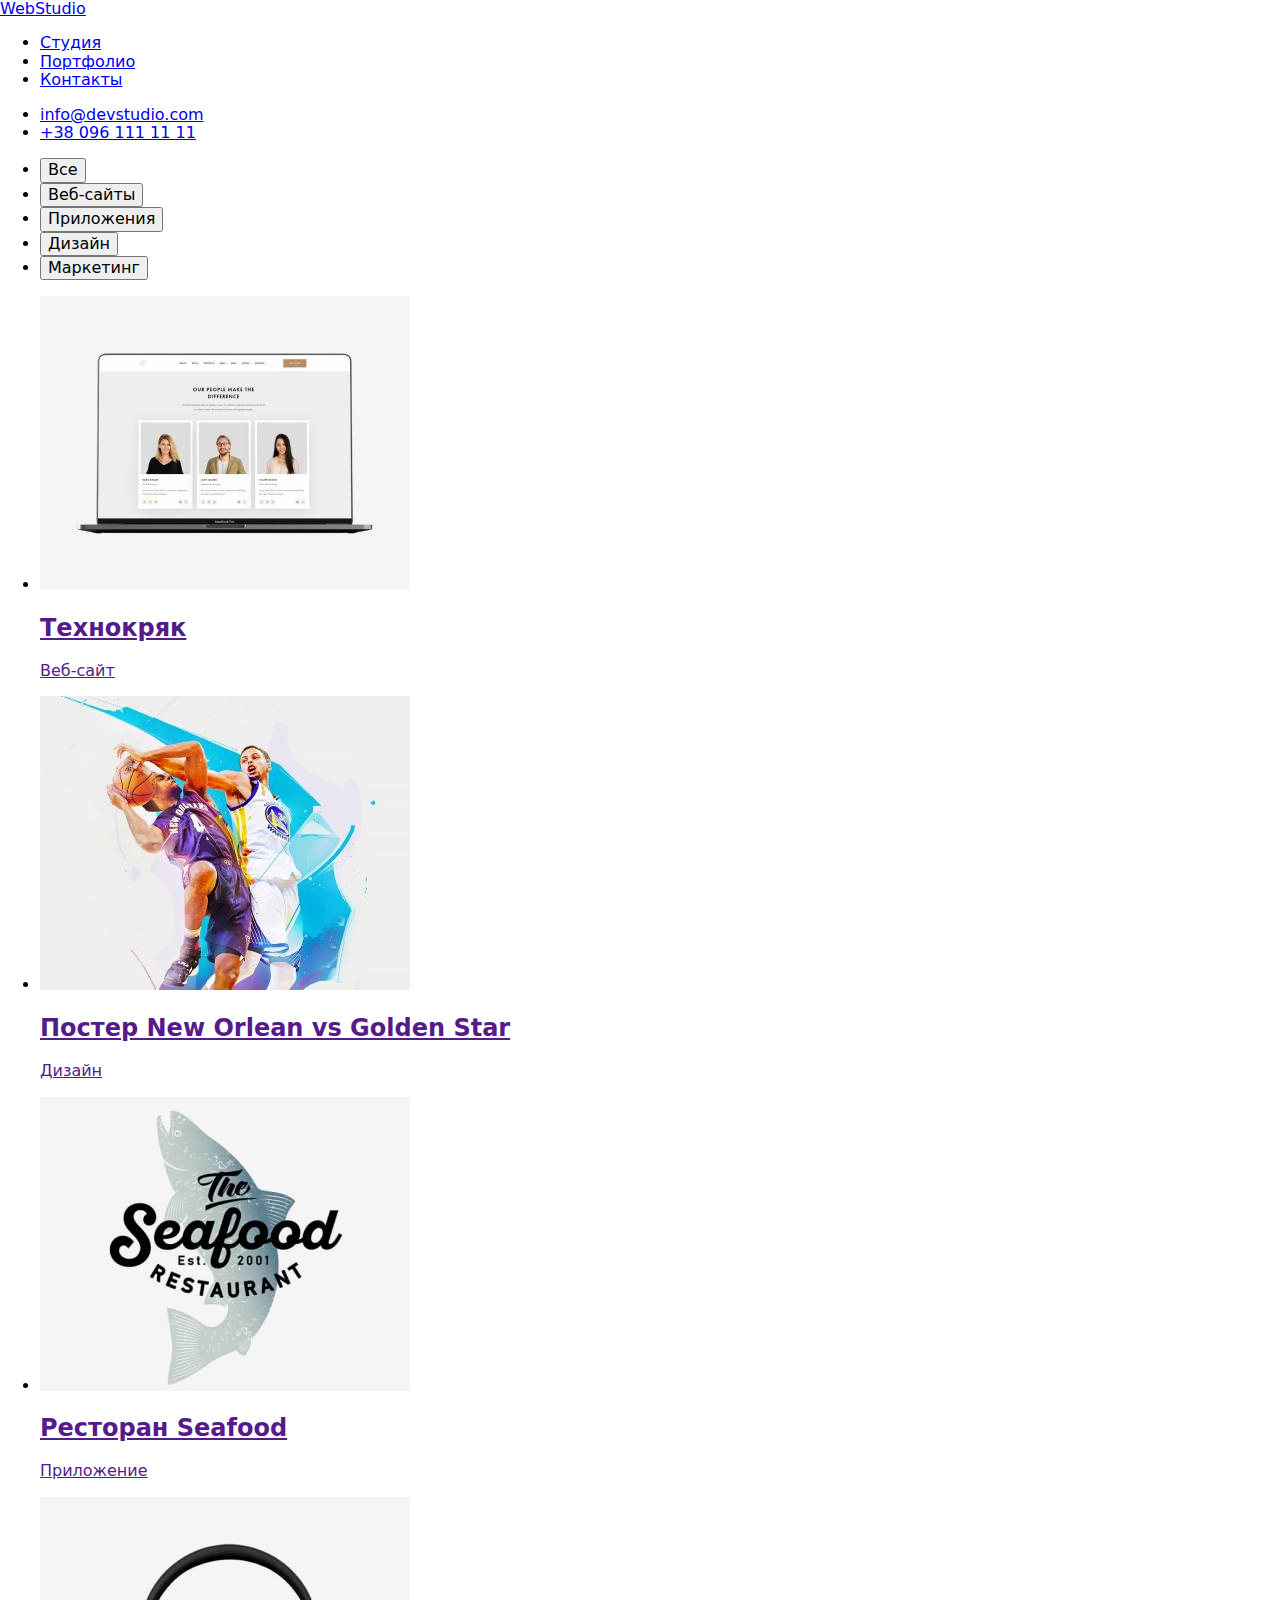
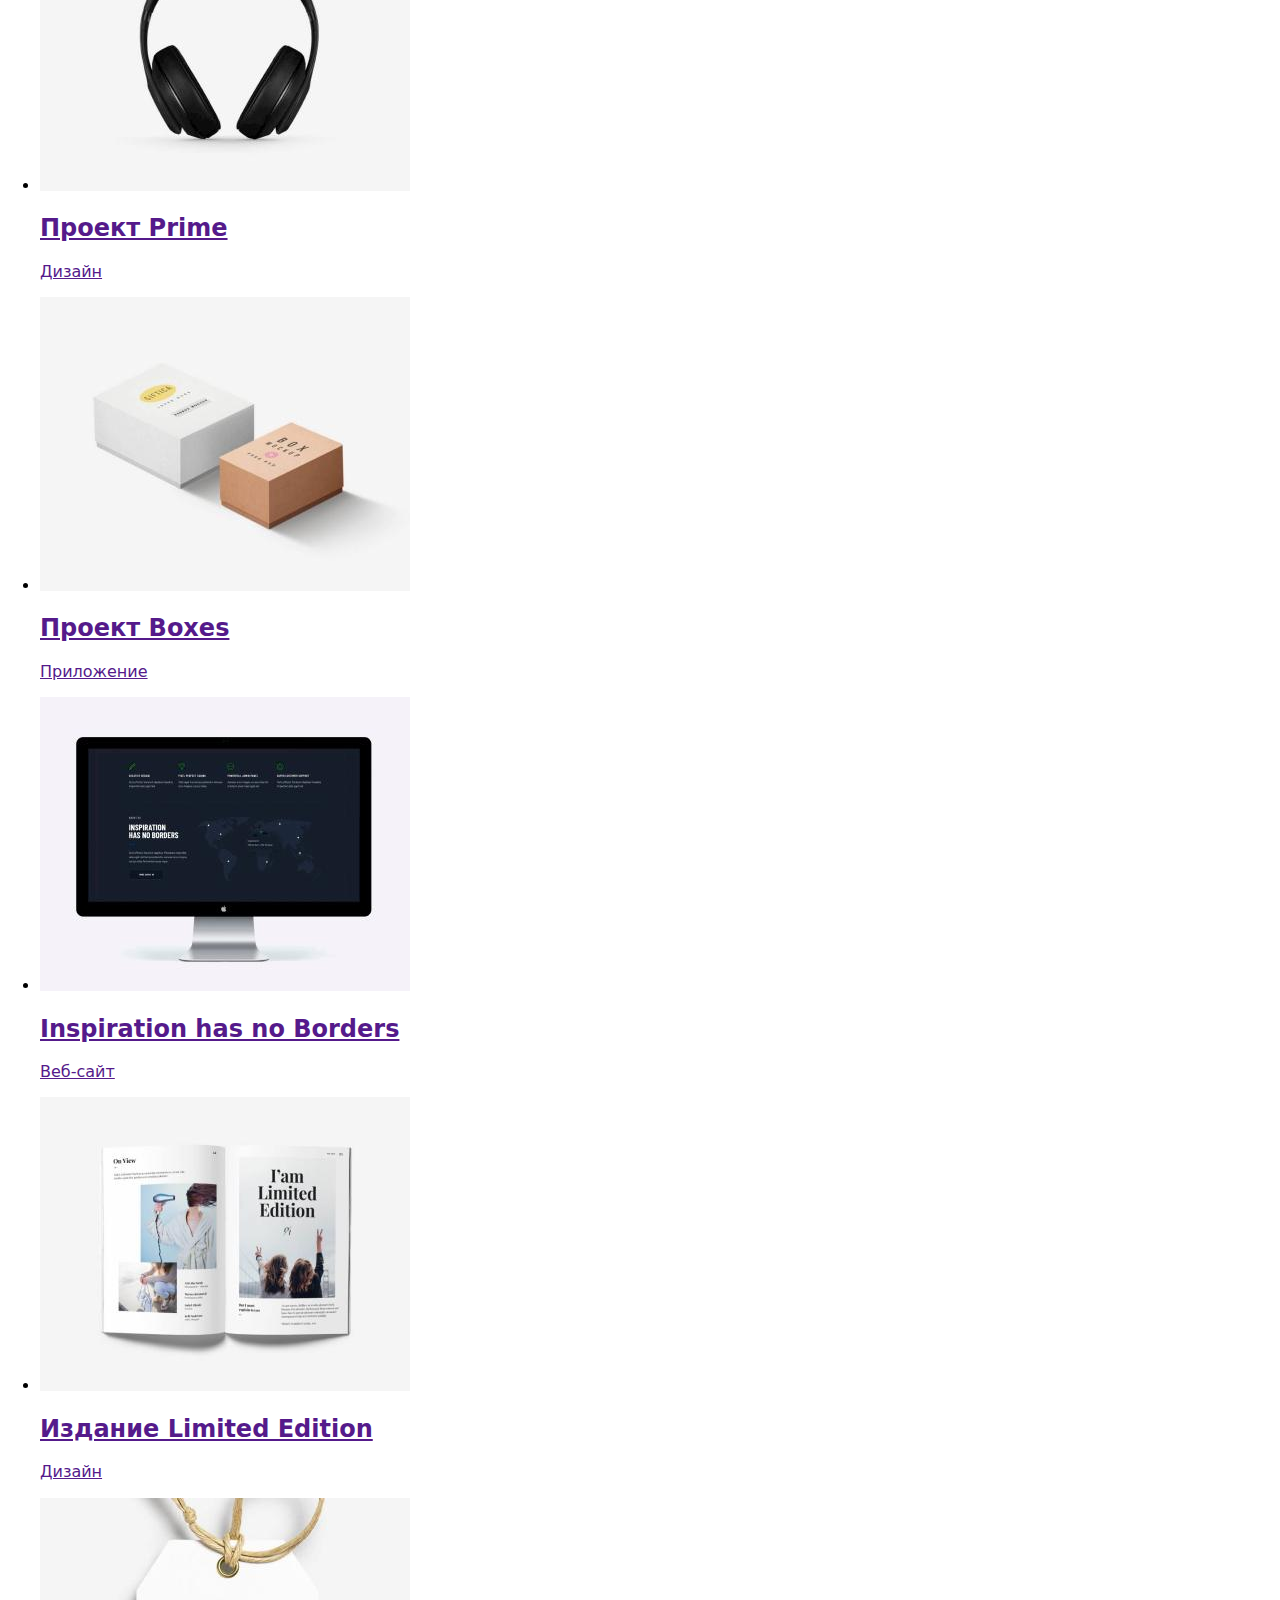
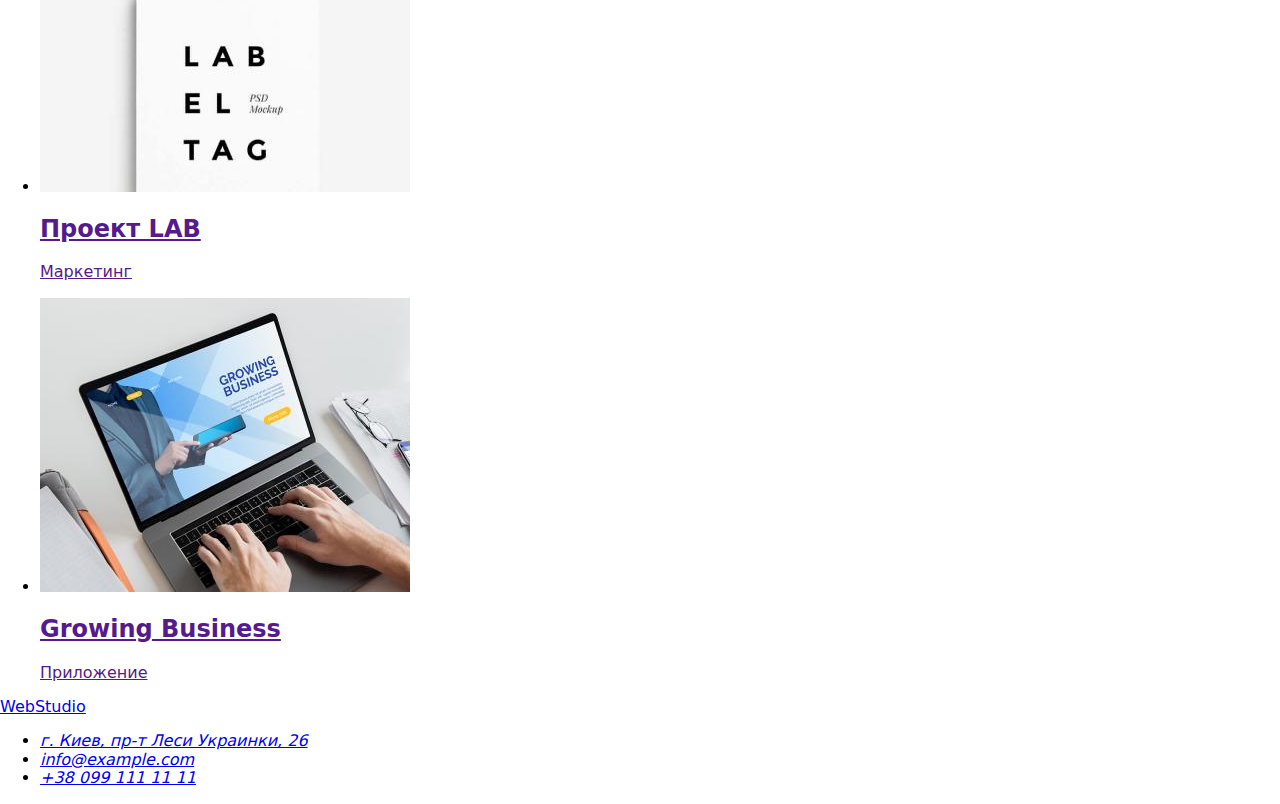
==== portfolio.html @ 6a85f83a "Добавила разметку" ====
<!DOCTYPE html>
<html lang="en">
<head>
    <meta charset="UTF-8">
    <meta name="viewport" content="width=device-width, initial-scale=1.0">
    <title>Portfolio</title>
    <link href="https://fonts.googleapis.com/css2?family=Roboto:wght@400;500;700;900&display=swap" rel="stylesheet">
    <link rel="stylesheet" href="https://cdnjs.cloudflare.com/ajax/libs/modern-normalize/1.0.0/modern-normalize.min.css">
    <link rel="stylesheet" href="./css/common.css">
    <link rel="stylesheet" href="./css/portfolio.css">
</head>
<body>
    <header class="header">
        <div class="container header-nav">
          <nav class="main-nav">
              <a href="./" class="link logo"> <span class="spanlogo">Web</span>Studio</a>
              <ul class="list nav-menu">
                  <li class="nav-list"><a href="./index.html" class="link nav-link current">Студия</a></li>
                  <li class="nav-list"><a href="./portfolio.html" class="link nav-link">Портфолио</a></li>
                  <li class="nav-list"><a href="#contacts" class="link nav-link">Контакты</a></li>
              </ul>
          </nav>
          <ul class="list contacts">
             <li class="contacts-list"><a href="mailto:info@devstudio.com" class="link contacts-link">info@devstudio.com</a></li>
             <li class="contacts-list"><a href="tel:+380961111111" class="link contacts-link">+38 096 111 11 11</a></li>
          </ul>
        </div>
    </header>
    <main>
        <section class="portfolio">
            <div class="container">
                <ul class="list filters">
                    <li class="filters-list"><button type="button" class="filters-item">Все</button></li>
                    <li class="filters-list"><button type="button" class="filters-item">Веб-сайты</button></li>
                    <li class="filters-list"><button type="button" class="filters-item">Приложения</button></li>
                    <li class="filters-list"><button type="button" class="filters-item">Дизайн</button></li>
                    <li class="filters-list"><button type="button" class="filters-item">Маркетинг</button></li>
                </ul>
                <ul class="list works">
                    <li class="works-list">
                        <a href="" class="link works-item">
                            <img src="./images/portfolio/img1.jpg" alt="Технокряк" width="370" height="294">
                            <h2 class="works-title">Технокряк</h2>
                            <p class="works-desc">Веб-сайт</p>
                        </a>
                    </li>
                    <li class="works-list">
                        <a href="" class="link works-item">
                            <img src="./images/portfolio/img2.jpg" alt="Постер New Orlean vs Golden Star" width="370" height="294">
                            <h2 class="works-title">Постер New Orlean vs Golden Star</h2>
                            <p class="works-desc">Дизайн</p>
                        </a>
                    </li>
                    <li class="works-list">
                        <a href="" class="link link works-item">
                            <img src="./images/portfolio/img3.jpg" alt="Ресторан Seafood" width="370" height="294">
                            <h2 class="works-title">Ресторан Seafood</h2>
                            <p class="works-desc">Приложение</p>
                        </a>
                    </li>
                    <li class="works-list">
                        <a href="" class="link works-item">
                            <img src="./images/portfolio/img4.jpg" alt="Проект Prime" width="370" height="294">
                            <h2 class="works-title">Проект Prime</h2>
                            <p class="works-desc">Дизайн</p>
                        </a>
                    </li>
                    <li class="works-list">
                        <a href="" class="link works-item">
                            <img src="./images/portfolio/img5.jpg" alt="Проект Boxes" width="370" height="294">
                            <h2 class="works-title">Проект Boxes</h2>
                            <p class="works-desc">Приложение</p>
                        </a>
                   </li>
                   <li class="works-list">
                        <a href="" class="link works-item">
                            <img src="./images/portfolio/img6.jpg" alt="Inspiration has no Borders" width="370" height="294">
                            <h2 class="works-title">Inspiration has no Borders</h2>
                            <p class="works-desc">Веб-сайт</p>
                        </a>
                    </li>
                    <li class="works-list">
                        <a href="" class="link works-item">
                            <img src="./images/portfolio/img7.jpg" alt="Издание Limited Edition" width="370" height="294">
                            <h2 class="works-title">Издание Limited Edition</h2>
                            <p class="works-desc">Дизайн</p>
                        </a>
                   </li>
                   <li class="works-list">
                        <a href="" class="link works-item">
                            <img src="./images/portfolio/img8.jpg" alt="Проект LAB" width="370" height="294">
                            <h2 class="works-title">Проект LAB</h2>
                            <p class="works-desc">Маркетинг</p>
                        </a>
                    </li>
                    <li class="works-list">
                        <a href="" class="link works-item">
                            <img src="./images/portfolio/img9.jpg" alt="Growing Business" width="370" height="294">
                            <h2 class="works-title">Growing Business</h2>
                            <p class="works-desc">Приложение</p>
                        </a>
                  </li>
                </ul>
            </div>
        </section>
    </main>
    <footer class="footer">
        <div class="container">
                <a href="./" class="link logo logo-white"><span class="spanlogo">Web</span>Studio</a>
                <address id="contacts" class="address-footer">
                    <ul class="list contacts-list-footer">
                        <li class="contacts-item-footer"><a href="https://goo.gl/maps/8nqzD4w9gKsaTHvp7" class="link map" target="_blank" rel="noopener noreferer">г. Киев, пр-т Леси Украинки, 26</a></li>
                        <li class="contacts-item-footer"><a href="mailto:info@example.com" class="link contacts-footer" >info@example.com</a></li>
                        <li class="contacts-item-footer"><a href="tel:+380991111111" class="link contacts-footer" >+38 099 111 11 11</a></li>
                    </ul>
                </address>
        </div>
    </footer>
</body>
</html>
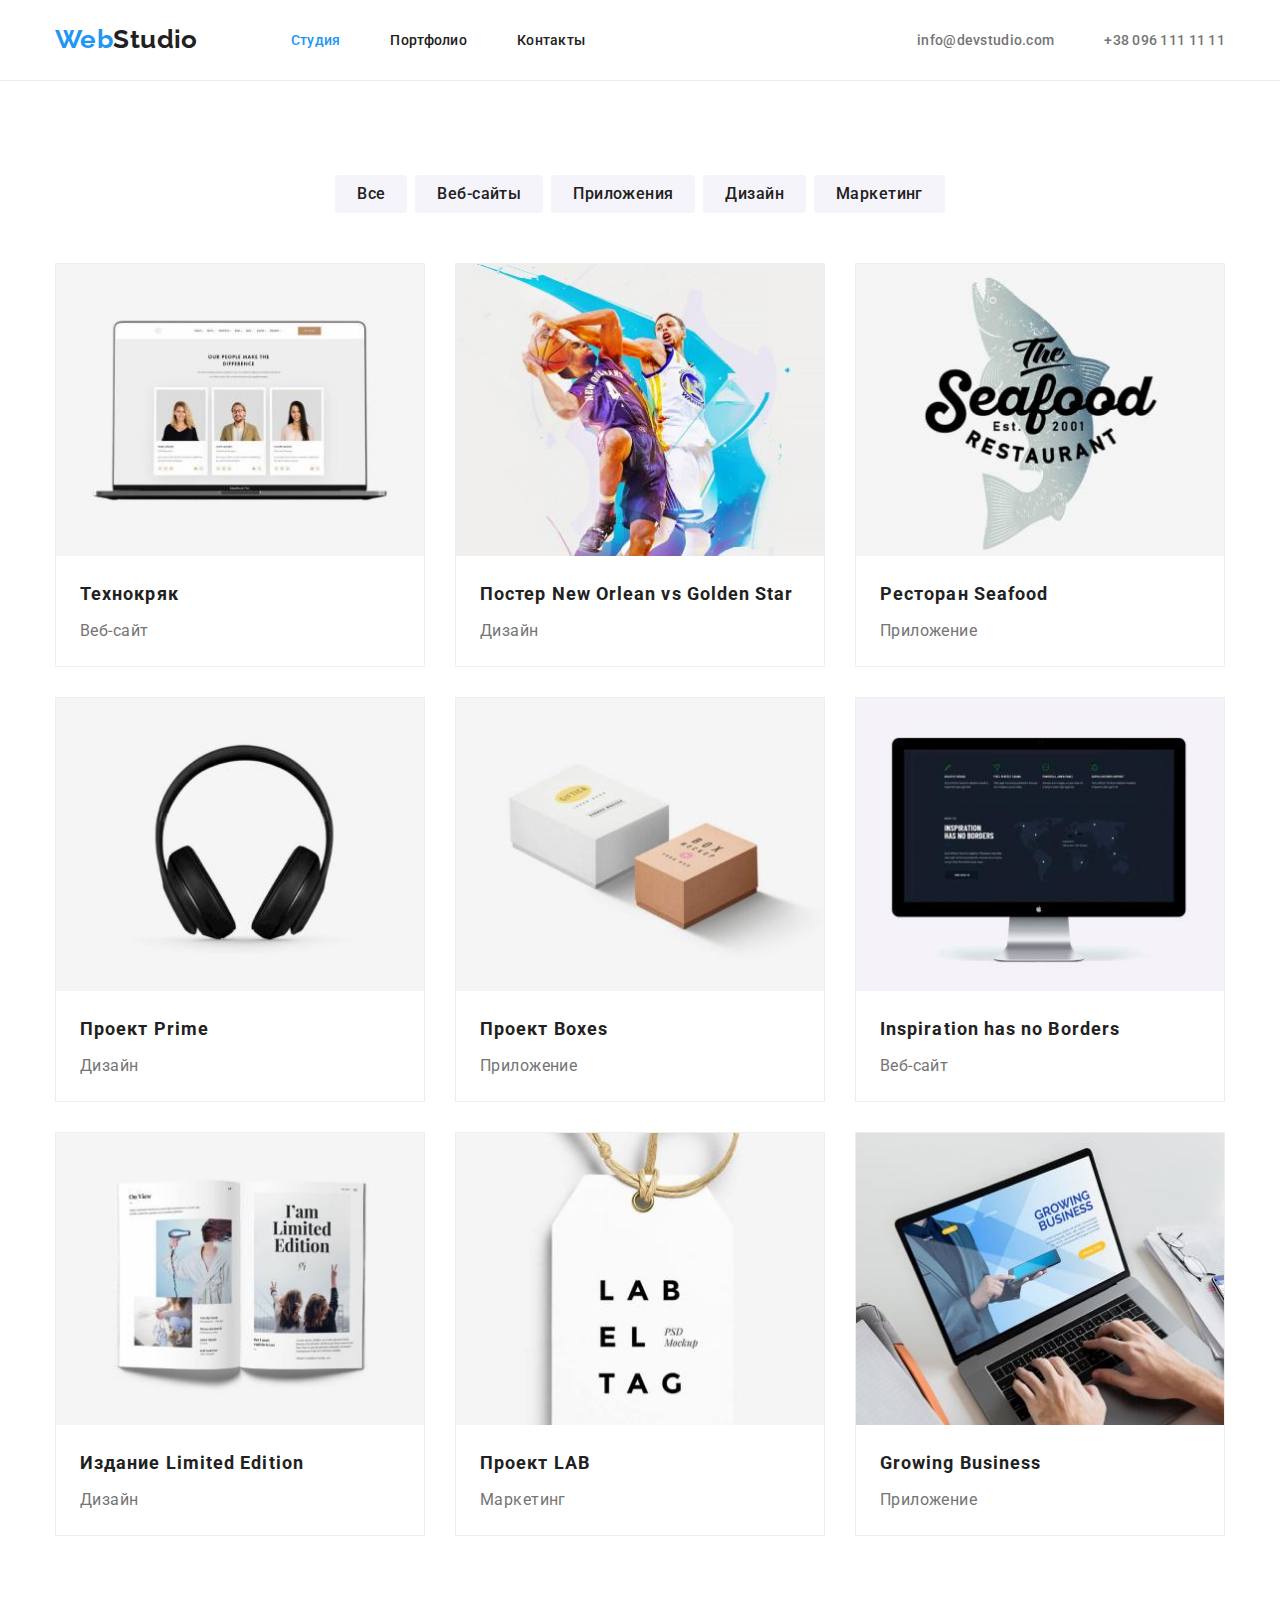
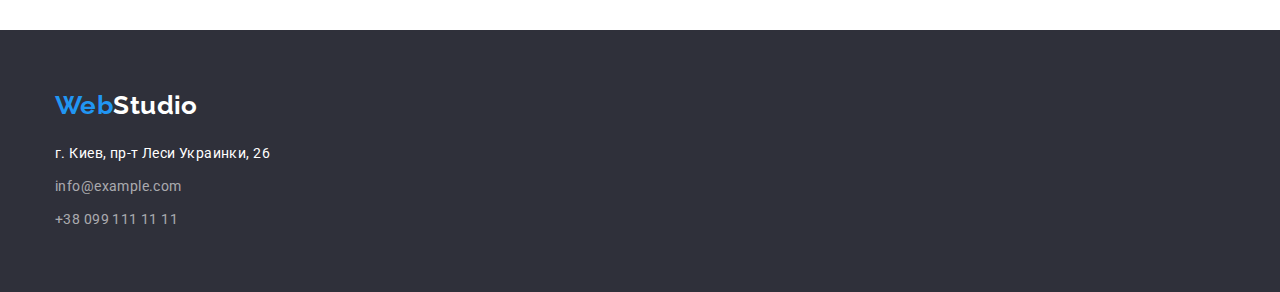
==== commit a932499d: "Добавила стили" ====
--- a/portfolio.html
+++ b/portfolio.html
@@ -10,7 +10,7 @@
     <link rel="stylesheet" href="./css/portfolio.css">
 </head>
 <body>
-    <header class="header">
+    <header class="header header-underlined">
         <div class="container header-nav">
           <nav class="main-nav">
               <a href="./" class="link logo"> <span class="spanlogo">Web</span>Studio</a>
@@ -52,7 +52,7 @@
                         </a>
                     </li>
                     <li class="works-list">
-                        <a href="" class="link link works-item">
+                        <a href="" class="link works-item">
                             <img src="./images/portfolio/img3.jpg" alt="Ресторан Seafood" width="370" height="294">
                             <h2 class="works-title">Ресторан Seafood</h2>
                             <p class="works-desc">Приложение</p>
--- a/css/common.css
+++ b/css/common.css
@@ -0,0 +1,175 @@
+/* raleway-700 - latin_cyrillic */
+@font-face {
+    font-family: 'Raleway';
+    font-style: normal;
+    font-weight: 700;
+    src: url('../fonts/raleway/raleway-v18-latin_cyrillic-700.eot'); /* IE9 Compat Modes */
+    src: local(''),
+         url('../fonts/raleway/raleway-v18-latin_cyrillic-700.eot?#iefix') format('embedded-opentype'), /* IE6-IE8 */
+         url('../fonts/raleway/raleway-v18-latin_cyrillic-700.woff2') format('woff2'), /* Super Modern Browsers */
+         url('../fonts/raleway/raleway-v18-latin_cyrillic-700.woff') format('woff'), /* Modern Browsers */
+         url('../fonts/raleway/raleway-v18-latin_cyrillic-700.ttf') format('truetype'), /* Safari, Android, iOS */
+         url('../fonts/raleway/raleway-v18-latin_cyrillic-700.svg#Raleway') format('svg'); /* Legacy iOS */
+  }
+
+:root {
+    --color-primary:#757575;
+    --color-secondary:#212121;
+    --accent-color:#2196F3;
+    --white:#FFFFFF;
+    --bg-dark:#2F303A;
+    --bg-gray:#F5F4FA;
+    --cl-frame-portfolio:#EEEEEE;
+    --cl-frame-header:#ECECEC;
+
+}
+
+body {
+    font-family: Roboto, sans-serif;
+    font-weight: 400;
+    font-size: 14px;
+    line-height: 1.71428;
+    letter-spacing: 0.03em;
+    color: var(--color-primary);
+
+}
+
+.container {
+    width: 1200px;
+    margin-left: auto;
+    margin-right: auto;
+    padding-left: 15px;
+    padding-right: 15px;
+}
+
+/* Классы для сброса дефолтных настроек */
+address {
+    font-style: normal;
+}
+
+.link {
+    text-decoration: none;
+}
+
+.list {
+    list-style: none;
+    padding: 0;
+    margin: 0;
+}
+
+img {
+    display: block;
+    max-width: 100%;
+    height: auto;
+}
+
+h1, h2, h3, p {
+    margin-top: 0;
+}
+
+.visually-hidden {
+    position: absolute !important;
+    clip: rect(1px 1px 1px 1px);
+    clip: rect(1px, 1px, 1px, 1px);
+    padding: 0 !important;
+    border: 0 !important;
+    height: 1px !important;
+    width: 1px !important;
+    overflow: hidden;
+  }
+  
+/* Шапка сайта */
+
+.header-nav {
+    display: flex;
+    align-items: center;
+}
+
+.main-nav {
+    display: flex;
+}
+
+.nav-menu {
+    display: flex;
+}
+
+.contacts{
+    display: flex;
+    margin-left: auto;
+}
+
+.logo {  
+    font-family: Raleway, sans-serif;
+    font-weight: 700;
+    font-size: 26px;
+    line-height: 1.192;
+    color: var(--color-secondary);
+  }
+  .main-nav .logo {
+    padding-top: 24px;
+    padding-bottom: 25px;
+    margin-right: 93px;
+  }
+
+.spanlogo {
+    color: var(--accent-color);
+}
+
+.nav-list:not(:last-child) {
+    margin-right: 50px;
+}
+
+.nav-link,
+.contacts-link {
+    display: block;
+    padding-top: 32px;
+    padding-bottom: 32px;
+
+    font-weight: 500;
+    line-height: 1.143;
+    letter-spacing: 0.02em;
+}
+.nav-link {
+    color: var(--color-secondary);
+}
+
+.contacts-link {
+    color: var(--color-primary);
+}
+.nav-link:hover,
+.nav-link:focus, 
+.contacts-link:hover,
+.contacts-link:focus {
+    color: var(--accent-color);
+}
+
+.nav-menu .current {
+    color: var(--accent-color);
+}
+.contacts-list + .contacts-list {
+    margin-left: 50px;
+}
+/* Футер */
+.footer {
+    background-color: var(--bg-dark);
+}
+
+.logo-white,
+.map {
+    color: var(--white);
+}
+
+.footer .container {
+    padding-top: 60px;
+    padding-bottom: 60px;
+}
+
+.address-footer {
+    margin-top: 20px;
+}
+.contacts-footer {
+    color: rgba(255, 255, 255, 0.6);
+}
+.contacts-item-footer:not(:last-child) {
+    margin-bottom: 9px;
+}--- a/css/portfolio.css
+++ b/css/portfolio.css
@@ -0,0 +1,76 @@
+.header-underlined {
+    border-bottom: 1px solid var(--cl-frame-header);
+}
+
+.filters {
+    display: flex;
+    justify-content: center;
+    padding-bottom: 50px;
+}
+
+.filters-list:not(:last-child) {
+    margin-right: 8px;
+}
+
+.portfolio {
+    padding-top: 94px;
+    padding-bottom: 94px; 
+}
+
+.filters-item {
+    padding: 6px 22px;
+    border-radius: 4px;
+    border: 0;
+    font-family: inherit;
+    font-weight: 500;
+    font-size: 16px;
+    line-height: 1.625;
+    letter-spacing: inherit;
+    text-align: center;
+    color: var(--color-secondary);
+    background-color: var(--bg-gray);
+}
+
+.filters-item:hover,
+.filters-item:focus {
+    color: var(--white);
+    background-color: var(--accent-color);
+}
+
+.works {
+    display: flex;
+    flex-wrap: wrap;
+    margin-left: -30px;
+    margin-top: -30px;
+}
+
+.works-list {
+    margin-left: 30px;
+    margin-top: 30px;
+    flex-basis: calc(100% / 3 - 30px);
+   border: 1px solid var(--cl-frame-portfolio);
+}
+
+.works-title {
+    margin-top: 20px;
+    margin-bottom: 4px;
+    padding-right: 24px;
+    padding-left: 24px;
+    
+    font-weight: 700;
+    font-size: 18px;
+    line-height: 2;
+    letter-spacing: 0.06em;
+    color: var(--color-secondary);
+}
+
+.works-desc {
+    margin-bottom: 0;
+    padding-bottom: 20px;
+    padding-right: 24px;
+    padding-left: 24px;
+    
+    font-size: 16px;
+    line-height: 1.875;
+    color: var(--color-primary);
+}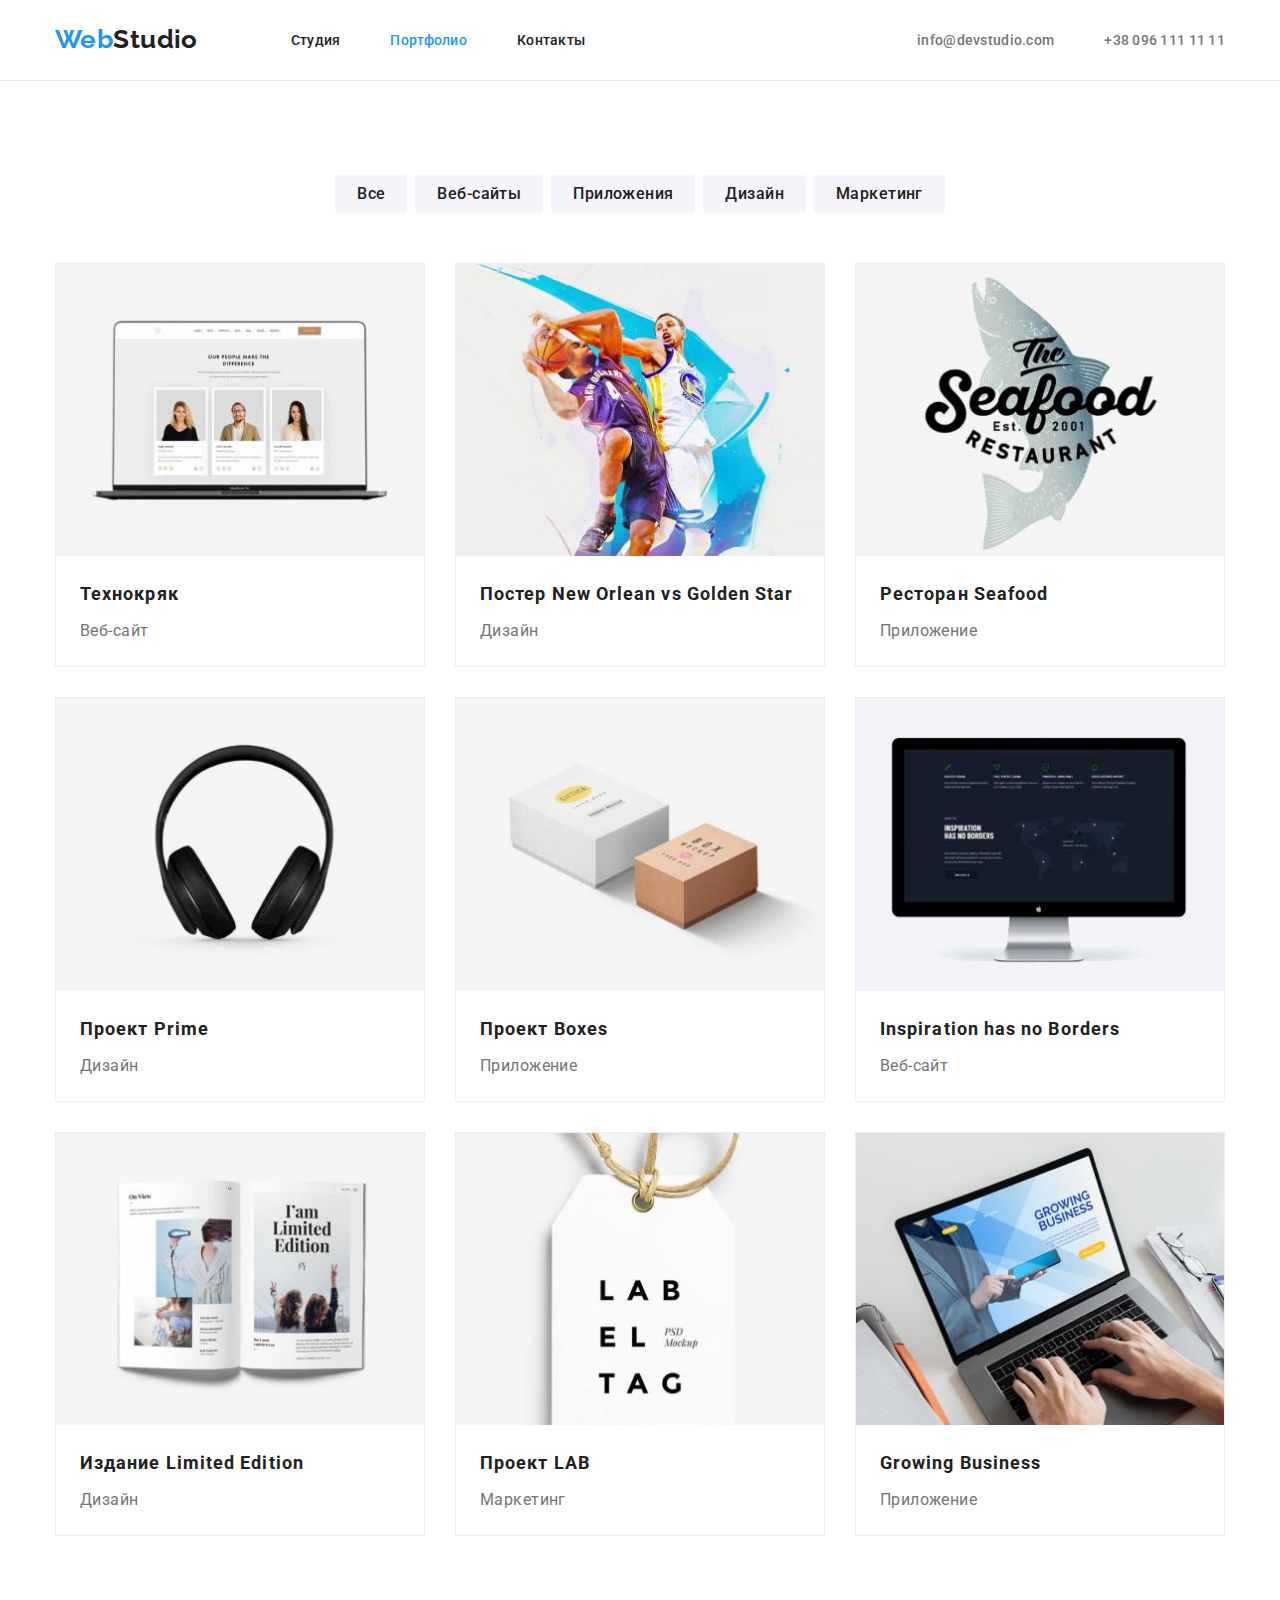
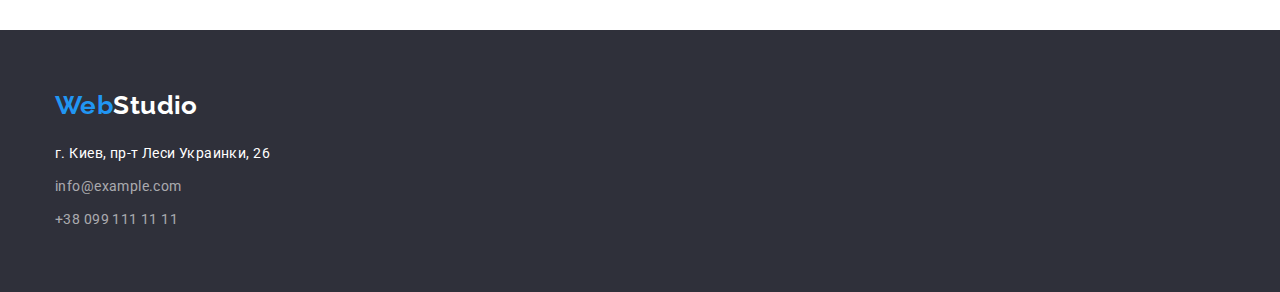
==== commit 6d486eaf: "Добавила разметку" ====
--- a/portfolio.html
+++ b/portfolio.html
@@ -1,5 +1,5 @@
 <!DOCTYPE html>
-<html lang="en">
+<html lang="ru">
 <head>
     <meta charset="UTF-8">
     <meta name="viewport" content="width=device-width, initial-scale=1.0">
@@ -15,8 +15,8 @@
           <nav class="main-nav">
               <a href="./" class="link logo"> <span class="spanlogo">Web</span>Studio</a>
               <ul class="list nav-menu">
-                  <li class="nav-list"><a href="./index.html" class="link nav-link current">Студия</a></li>
-                  <li class="nav-list"><a href="./portfolio.html" class="link nav-link">Портфолио</a></li>
+                  <li class="nav-list"><a href="./index.html" class="link nav-link">Студия</a></li>
+                  <li class="nav-list"><a href="./portfolio.html" class="link nav-link current" >Портфолио</a></li>
                   <li class="nav-list"><a href="#contacts" class="link nav-link">Контакты</a></li>
               </ul>
           </nav>
